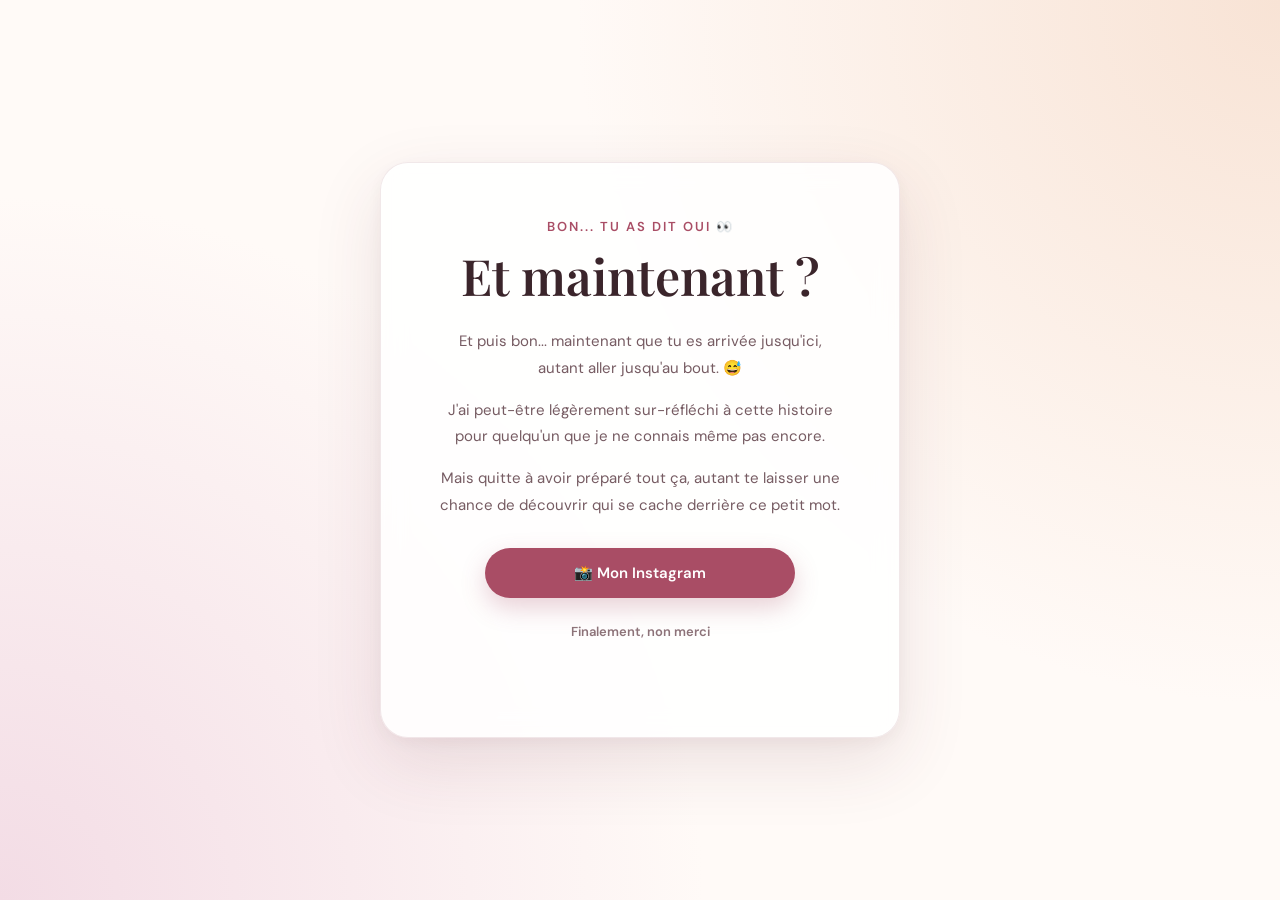
==== surprise.html @ a236f42f "Add files via upload" ====
<!DOCTYPE html>
<html lang="fr">
<head>
    <meta charset="UTF-8">
    <meta name="viewport" content="width=device-width, initial-scale=1.0">

    <title>Bon... tu as dit oui 👀</title>

    <link rel="preconnect" href="https://fonts.googleapis.com">
    <link rel="preconnect" href="https://fonts.gstatic.com" crossorigin>

    <link
        href="https://fonts.googleapis.com/css2?family=DM+Sans:wght@400;500;600&family=Playfair+Display:wght@500;600&display=swap"
        rel="stylesheet"
    >

    <link rel="stylesheet" href="style.css">
</head>

<body class="page-two">

    <main class="card">

        <p class="eyebrow">Bon... tu as dit oui 👀</p>

        <h1>
            Et maintenant ?
        </h1>

        <div class="text">

            <p>
                Et puis bon... maintenant que tu es arrivée jusqu'ici,
                autant aller jusqu'au bout. 😅
            </p>

            <p>
                J'ai peut-être légèrement sur-réfléchi à cette histoire
                pour quelqu'un que je ne connais même pas encore.
            </p>

            <p>
                Mais quitte à avoir préparé tout ça, autant te laisser
                une chance de découvrir qui se cache derrière ce petit mot.
            </p>

        </div>

        <a
            href="https://www.instagram.com/aurelienmqt_/"
            target="_blank"
            rel="noopener noreferrer"
            class="btn btn-instagram"
        >
            📸 Mon Instagram
        </a>

        <button
            id="finalNoButton"
            class="btn btn-final-no"
        >
            Finalement, non merci
        </button>

        <p id="goodbye" class="goodbye"></p>

    </main>

    <script>

        const finalNoButton = document.getElementById("finalNoButton");
        const goodbye = document.getElementById("goodbye");

        finalNoButton.addEventListener("click", () => {

            goodbye.textContent =
                "Aucun souci 😊 Bonne continuation !";

            finalNoButton.style.display = "none";

        });

    </script>

</body>
</html>
---- style.css ----
* {
    margin: 0;
    padding: 0;
    box-sizing: border-box;
}

body {
    min-height: 100vh;

    display: flex;
    justify-content: center;
    align-items: center;

    padding: 20px;

    color: #3b252b;

    font-family: "DM Sans", sans-serif;

    overflow-x: hidden;
}

/* =========================
   PAGE 1
========================= */

.page-one {
    background:
        radial-gradient(
            circle at top left,
            #fce8ed,
            transparent 45%
        ),
        radial-gradient(
            circle at bottom right,
            #f7dce3,
            transparent 45%
        ),
        #fff8f7;
}

/* =========================
   PAGE 2
========================= */

.page-two {
    background:
        radial-gradient(
            circle at top right,
            #f8e3d5,
            transparent 45%
        ),
        radial-gradient(
            circle at bottom left,
            #f3dce5,
            transparent 45%
        ),
        #fffaf7;
}

/* =========================
   CARTE
========================= */

.card {
    position: relative;
    z-index: 2;

    width: 100%;
    max-width: 500px;

    padding: 50px 35px;

    text-align: center;

    background: rgba(255, 255, 255, 0.84);

    border: 1px solid rgba(140, 70, 85, 0.12);

    border-radius: 28px;

    box-shadow:
        0 25px 70px rgba(100, 45, 60, 0.12),
        0 5px 20px rgba(100, 45, 60, 0.05);

    backdrop-filter: blur(12px);

    animation: appear 0.7s ease;
}

/* =========================
   TEXTES
========================= */

.eyebrow {
    margin-bottom: 14px;

    font-size: 13px;

    font-weight: 600;

    letter-spacing: 2px;

    text-transform: uppercase;

    color: #a94d65;
}

h1 {
    margin-bottom: 22px;

    font-family: "Playfair Display", serif;

    font-size: clamp(36px, 8vw, 52px);

    line-height: 1.08;

    font-weight: 600;
}

.description {
    margin-bottom: 35px;

    color: #765b62;

    line-height: 1.7;

    font-size: 15px;
}

/* =========================
   BOUTONS
========================= */

.buttons {
    display: flex;

    flex-direction: column;

    align-items: center;

    gap: 12px;
}

.btn {
    width: 100%;
    max-width: 310px;

    border: none;

    border-radius: 999px;

    padding: 15px 25px;

    font-family: inherit;

    font-size: 15px;

    font-weight: 600;

    cursor: pointer;

    text-decoration: none;

    transition:
        transform 0.25s ease,
        box-shadow 0.25s ease,
        background 0.25s ease;
}

/* Oui */

.btn-yes,
.btn-instagram {
    background: #a94d65;

    color: white;

    box-shadow:
        0 10px 25px rgba(169, 77, 101, 0.25);
}

.btn-yes:hover,
.btn-instagram:hover {
    transform: translateY(-2px);

    box-shadow:
        0 14px 30px rgba(169, 77, 101, 0.35);
}

/* Non */

.btn-no {
    background: #f3e8ea;

    color: #765b62;
}

.btn-no:hover {
    background: #eadcdf;
}

/* =========================
   MESSAGE PAGE 1
========================= */

.message {
    min-height: 24px;

    margin-top: 18px;

    color: #a94d65;

    font-size: 14px;

    font-weight: 500;
}

/* =========================
   PAGE 2
========================= */

.page-two .card {
    max-width: 520px;

    padding-top: 55px;
}

.page-two h1 {
    font-size: clamp(38px, 8vw, 50px);

    margin-bottom: 25px;
}

.text {
    max-width: 400px;

    margin: 0 auto 30px;

    color: #765b62;

    font-size: 15px;

    line-height: 1.75;
}

.text p + p {
    margin-top: 16px;
}

.btn-instagram {
    display: block;

    margin: 0 auto 10px;
}

.btn-final-no {
    background: transparent;

    color: #8d7379;

    font-size: 13px;

    box-shadow: none;
}

.btn-final-no:hover {
    background: rgba(140, 70, 85, 0.05);

    transform: none;
}

.goodbye {
    min-height: 22px;

    margin-top: 10px;

    color: #765b62;

    font-size: 13px;
}

/* =========================
   ANIMATION
========================= */

@keyframes appear {

    from {
        opacity: 0;

        transform: translateY(18px);
    }

    to {
        opacity: 1;

        transform: translateY(0);
    }
}

/* =========================
   MOBILE
========================= */

@media (max-width: 500px) {

    body {
        padding: 15px;
    }

    .card {
        padding: 40px 24px;

        border-radius: 24px;
    }

    h1 {
        font-size: 38px;
    }

    .description {
        font-size: 14px;
    }

    .text {
        font-size: 14px;
    }
}
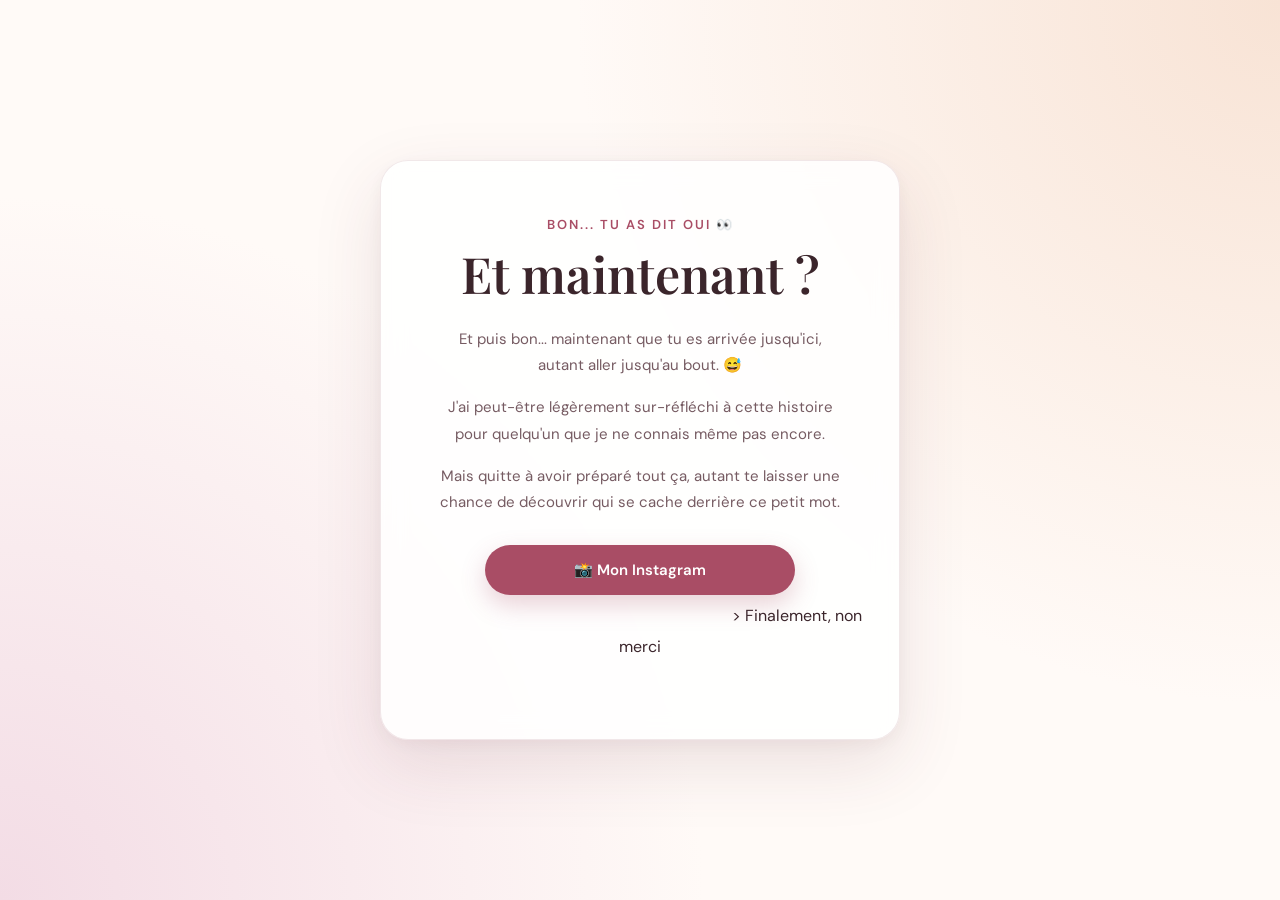
==== commit b0780628: "Add files via upload" ====
--- a/surprise.html
+++ b/surprise.html
@@ -1,5 +1,13 @@
 <!DOCTYPE html>
 <html lang="fr">
+
+
+<script
+    data-goatcounter="https://aurelien.goatcounter.com/count"
+    async
+    src="//gc.zgo.at/count.js">
+</script>
+
 <head>
     <meta charset="UTF-8">
     <meta name="viewport" content="width=device-width, initial-scale=1.0">
@@ -46,18 +54,21 @@
 
         </div>
 
+        
+        
         <a
             href="https://www.instagram.com/aurelienmqt_/"
             target="_blank"
-            rel="noopener noreferrer"
-            class="btn btn-instagram"
-        >
+    rel="noopener noreferrer"
+    class="btn btn-instagram"
+    data-goatcounter-click="instagram">
             📸 Mon Instagram
         </a>
 
         <button
             id="finalNoButton"
             class="btn btn-final-no"
+            data-goatcounter-click="dernier-refus"></button>
         >
             Finalement, non merci
         </button>
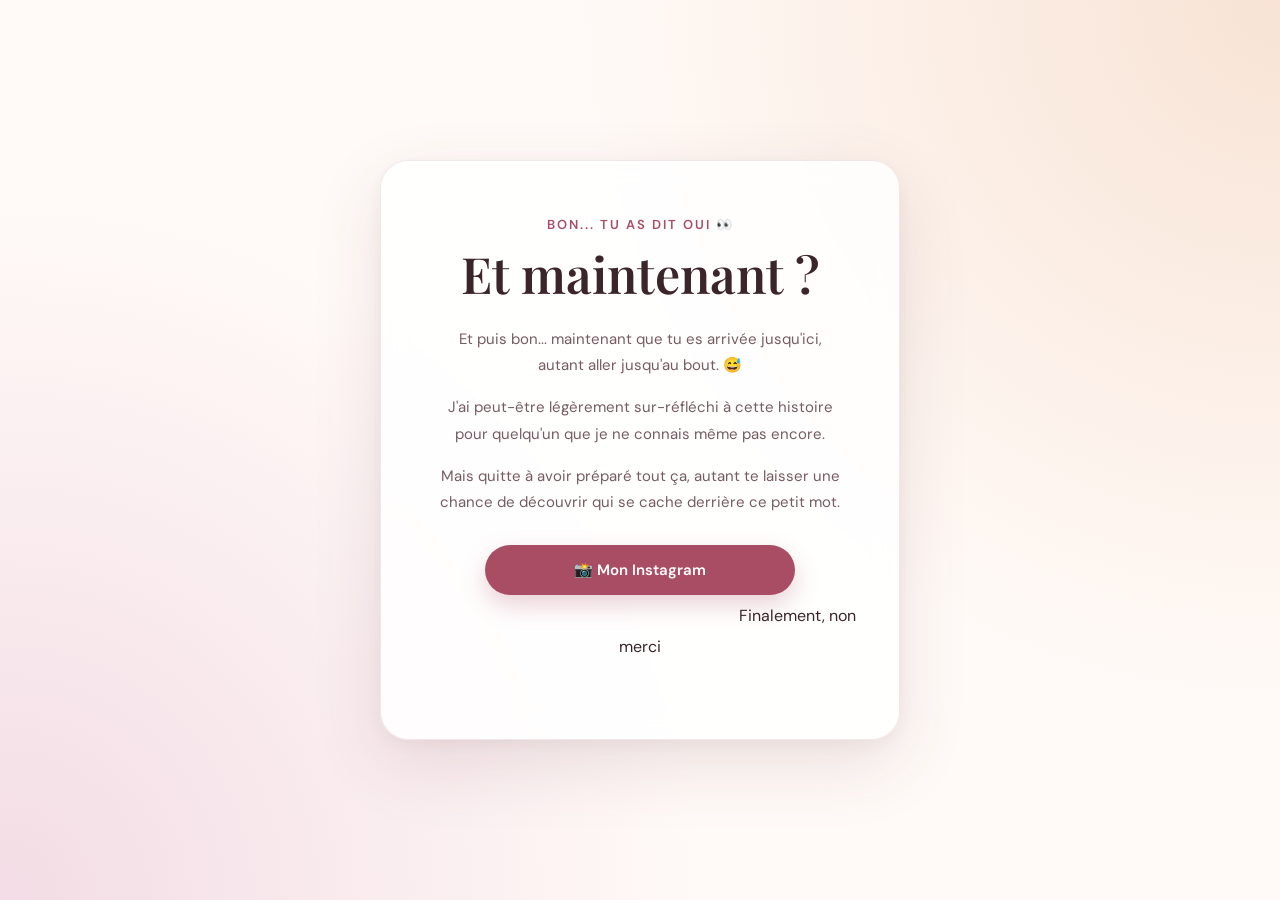
==== commit 36674119: "Add files via upload" ====
--- a/surprise.html
+++ b/surprise.html
@@ -2,11 +2,8 @@
 <html lang="fr">
 
 
-<script
-    data-goatcounter="https://aurelien.goatcounter.com/count"
-    async
-    src="//gc.zgo.at/count.js">
-</script>
+<script data-goatcounter="https://aurelien.goatcounter.com/count"
+        async src="//gc.zgo.at/count.js"></script>
 
 <head>
     <meta charset="UTF-8">
@@ -69,7 +66,6 @@
             id="finalNoButton"
             class="btn btn-final-no"
             data-goatcounter-click="dernier-refus"></button>
-        >
             Finalement, non merci
         </button>
 
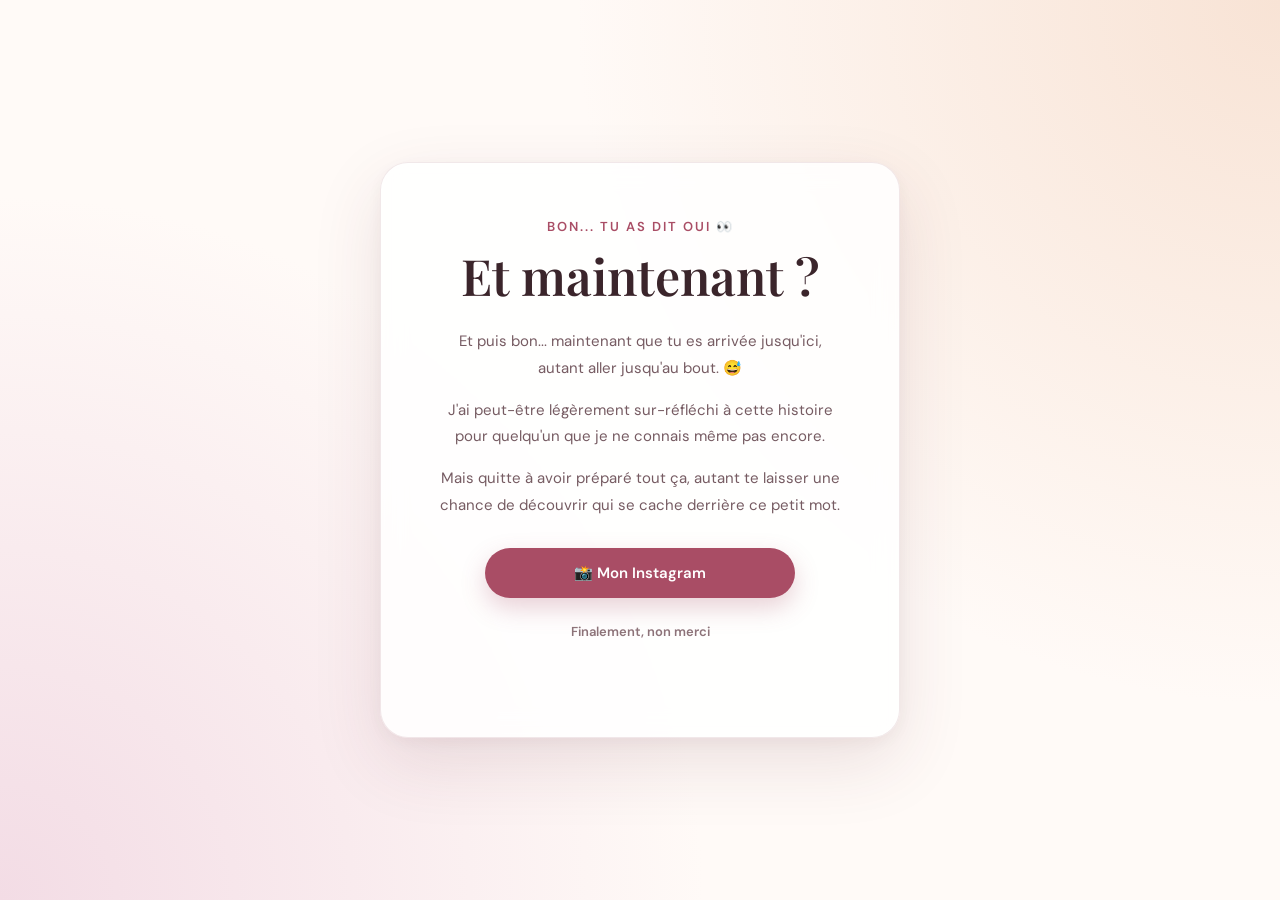
==== commit 0d2ada63: "Add files via upload" ====
--- a/surprise.html
+++ b/surprise.html
@@ -63,11 +63,11 @@
         </a>
 
         <button
-            id="finalNoButton"
-            class="btn btn-final-no"
-            data-goatcounter-click="dernier-refus"></button>
-            Finalement, non merci
-        </button>
+    id="finalNoButton"
+    class="btn btn-final-no"
+    data-goatcounter-click="dernier-refus">
+    Finalement, non merci
+</button>
 
         <p id="goodbye" class="goodbye"></p>
 
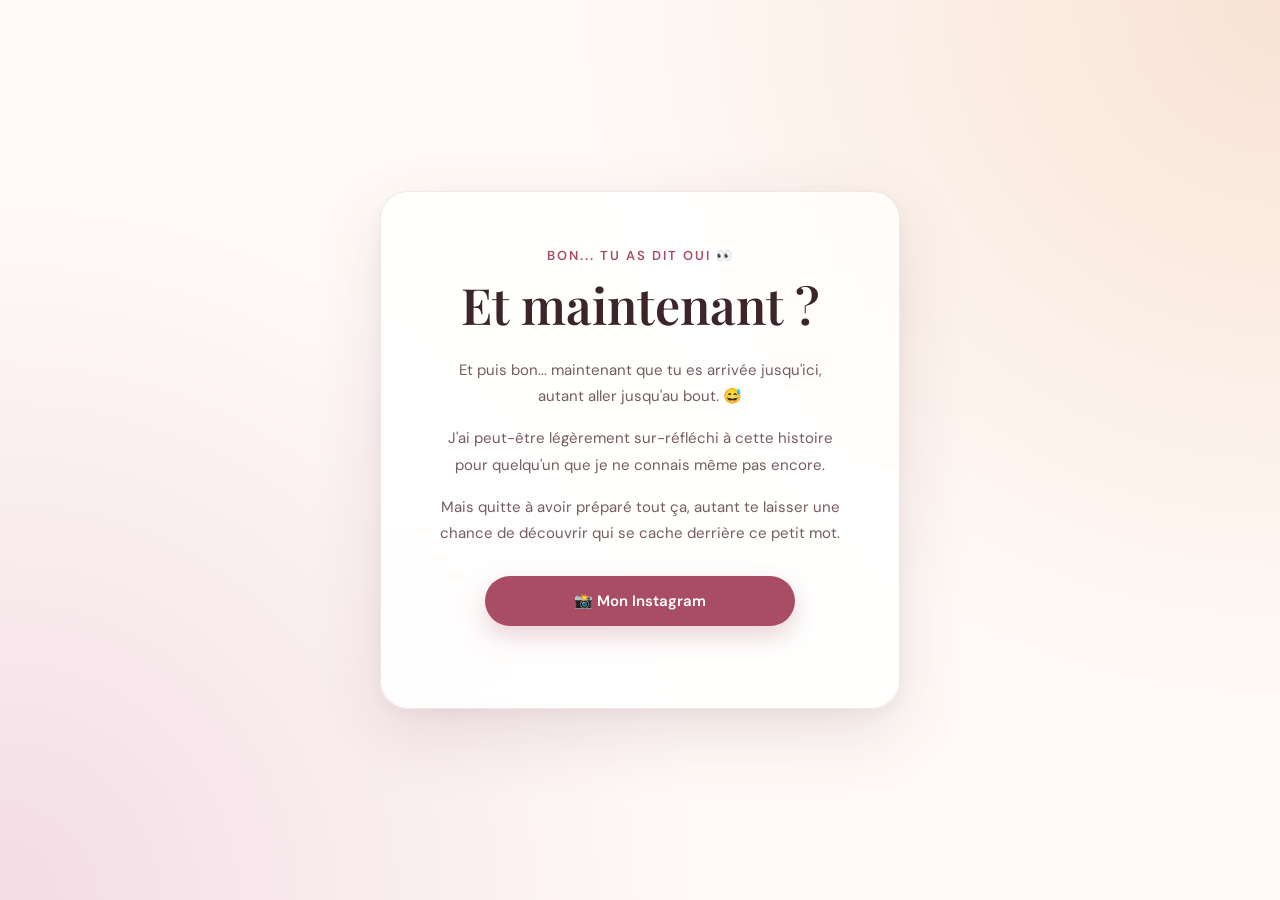
==== commit 03de90a7: "Add files via upload" ====
--- a/surprise.html
+++ b/surprise.html
@@ -62,13 +62,6 @@
             📸 Mon Instagram
         </a>
 
-        <button
-    id="finalNoButton"
-    class="btn btn-final-no"
-    data-goatcounter-click="dernier-refus">
-    Finalement, non merci
-</button>
-
         <p id="goodbye" class="goodbye"></p>
 
     </main>
